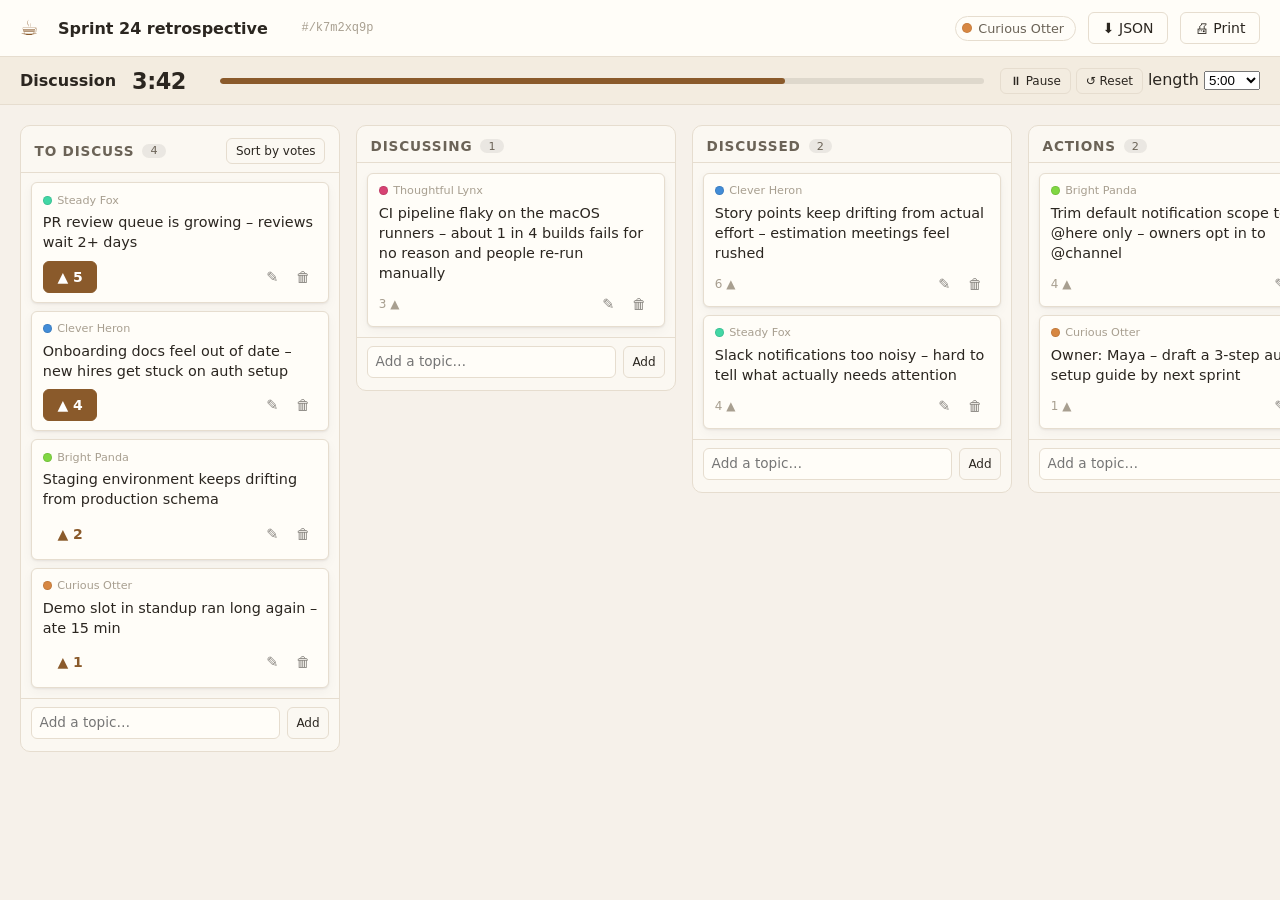
==== examples/demo-board.html @ 283a3532 "Make deployment portable and refresh sample assets Replace user-specific GitHub URLs in the README w" ====
<!doctype html>
<html lang="en">
<head>
  <meta charset="utf-8">
  <meta name="viewport" content="width=device-width, initial-scale=1">
  <title>Lean Coffee Board – demo screenshot</title>
  <!-- The real app's stylesheet, so the screenshot is pixel-identical. -->
  <link rel="stylesheet" href="../css/style.css">
  <style>
    /* Screenshot-only: fix the viewport so the 4-column board sits flat
       without horizontal scroll, and disable the sticky topbar. */
    html, body { background: var(--bg); }
    .topbar { position: static; }
    .board { overflow: visible; }
  </style>
</head>
<body>
  <!-- Mirrors board.js renderShell() -->
  <header class="topbar">
    <div class="topbar__left">
      <a href="#/" class="topbar__logo">☕</a>
      <input id="board-title" class="topbar__title" type="text"
             value="Sprint 24 retrospective">
      <span class="topbar__slug">#/k7m2xq9p</span>
    </div>
    <div class="topbar__right">
      <span class="identity-badge" id="identity-badge"
            title="You are Curious Otter · 1 vote left">
        <span class="identity-badge__dot" style="background:hsl(28, 65%, 55%)"></span>
        <span>Curious Otter</span>
      </span>
      <button id="export-json-btn" class="btn btn--ghost" title="Download board as JSON">⬇ JSON</button>
      <button id="export-print-btn" class="btn btn--ghost" title="Print or save as PDF">🖨 Print</button>
    </div>
  </header>

  <!-- Mirrors timer.js render(): running, 5:00 length, ~3:42 remaining, not low yet. -->
  <div id="timer-bar">
    <div class="timer">
      <span class="timer__label">Discussion</span>
      <span class="timer__time">3:42</span>
      <div class="timer__progress"><span style="width:74%"></span></div>
      <div class="timer__buttons">
        <button class="btn btn--ghost btn--sm" data-timer="pause">⏸ Pause</button>
        <button class="btn btn--ghost btn--sm" data-timer="reset">↺ Reset</button>
        <label class="timer__duration">
          length
          <select data-timer-duration>
            <option value="120">2:00</option>
            <option value="180">3:00</option>
            <option value="300" selected>5:00</option>
            <option value="480">8:00</option>
            <option value="600">10:00</option>
            <option value="900">15:00</option>
          </select>
        </label>
      </div>
    </div>
  </div>

  <!-- Mirrors board.js renderBoard(): four columns with cards in a realistic
       mid-retro state. Authors use the same dot/name markup as renderCard(). -->
  <main id="board" class="board">

    <section class="column" data-column="to_discuss">
      <header class="column__head">
        <h2>To Discuss</h2>
        <span class="column__count">4</span>
        <button class="btn btn--ghost btn--sm" data-sort-votes>Sort by votes</button>
      </header>
      <div class="column__cards" data-dropzone="to_discuss">

        <article class="card" draggable="true">
          <div class="card__author">
            <span class="card__dot" style="background:hsl(160, 65%, 55%)"></span>
            <span class="card__author-name">Steady Fox</span>
          </div>
          <div class="card__content">PR review queue is growing – reviews wait 2+ days</div>
          <div class="card__footer">
            <button class="btn btn--vote is-voted" title="Vote for this topic">▲ <span class="card__votes">5</span></button>
            <div class="card__actions">
              <button class="btn btn--icon" title="Edit">✎</button>
              <button class="btn btn--icon" title="Delete">🗑</button>
            </div>
          </div>
        </article>

        <article class="card" draggable="true">
          <div class="card__author">
            <span class="card__dot" style="background:hsl(210, 65%, 55%)"></span>
            <span class="card__author-name">Clever Heron</span>
          </div>
          <div class="card__content">Onboarding docs feel out of date – new hires get stuck on auth setup</div>
          <div class="card__footer">
            <button class="btn btn--vote is-voted" title="Vote for this topic">▲ <span class="card__votes">4</span></button>
            <div class="card__actions">
              <button class="btn btn--icon" title="Edit">✎</button>
              <button class="btn btn--icon" title="Delete">🗑</button>
            </div>
          </div>
        </article>

        <article class="card" draggable="true">
          <div class="card__author">
            <span class="card__dot" style="background:hsl(95, 65%, 55%)"></span>
            <span class="card__author-name">Bright Panda</span>
          </div>
          <div class="card__content">Staging environment keeps drifting from production schema</div>
          <div class="card__footer">
            <button class="btn btn--vote" title="Vote for this topic">▲ <span class="card__votes">2</span></button>
            <div class="card__actions">
              <button class="btn btn--icon" title="Edit">✎</button>
              <button class="btn btn--icon" title="Delete">🗑</button>
            </div>
          </div>
        </article>

        <article class="card" draggable="true">
          <div class="card__author">
            <span class="card__dot" style="background:hsl(28, 65%, 55%)"></span>
            <span class="card__author-name">Curious Otter</span>
          </div>
          <div class="card__content">Demo slot in standup ran long again – ate 15 min</div>
          <div class="card__footer">
            <button class="btn btn--vote" title="Vote for this topic">▲ <span class="card__votes">1</span></button>
            <div class="card__actions">
              <button class="btn btn--icon" title="Edit">✎</button>
              <button class="btn btn--icon" title="Delete">🗑</button>
            </div>
          </div>
        </article>

      </div>
      <form class="column__add" data-add-form="to_discuss" onsubmit="return false">
        <textarea data-add-input="to_discuss" placeholder="Add a topic…" rows="1"></textarea>
        <button type="submit" class="btn btn--ghost btn--sm">Add</button>
      </form>
    </section>

    <section class="column" data-column="discussing">
      <header class="column__head">
        <h2>Discussing</h2>
        <span class="column__count">1</span>
      </header>
      <div class="column__cards" data-dropzone="discussing">

        <article class="card" draggable="true">
          <div class="card__author">
            <span class="card__dot" style="background:hsl(340, 65%, 55%)"></span>
            <span class="card__author-name">Thoughtful Lynx</span>
          </div>
          <div class="card__content">CI pipeline flaky on the macOS runners – about 1 in 4 builds fails for no reason and people re-run manually</div>
          <div class="card__footer">
            <span class="card__votes-static">3 ▲</span>
            <div class="card__actions">
              <button class="btn btn--icon" title="Edit">✎</button>
              <button class="btn btn--icon" title="Delete">🗑</button>
            </div>
          </div>
        </article>

      </div>
      <form class="column__add" data-add-form="discussing" onsubmit="return false">
        <textarea data-add-input="discussing" placeholder="Add a topic…" rows="1"></textarea>
        <button type="submit" class="btn btn--ghost btn--sm">Add</button>
      </form>
    </section>

    <section class="column" data-column="discussed">
      <header class="column__head">
        <h2>Discussed</h2>
        <span class="column__count">2</span>
      </header>
      <div class="column__cards" data-dropzone="discussed">

        <article class="card" draggable="true">
          <div class="card__author">
            <span class="card__dot" style="background:hsl(210, 65%, 55%)"></span>
            <span class="card__author-name">Clever Heron</span>
          </div>
          <div class="card__content">Story points keep drifting from actual effort – estimation meetings feel rushed</div>
          <div class="card__footer">
            <span class="card__votes-static">6 ▲</span>
            <div class="card__actions">
              <button class="btn btn--icon" title="Edit">✎</button>
              <button class="btn btn--icon" title="Delete">🗑</button>
            </div>
          </div>
        </article>

        <article class="card" draggable="true">
          <div class="card__author">
            <span class="card__dot" style="background:hsl(160, 65%, 55%)"></span>
            <span class="card__author-name">Steady Fox</span>
          </div>
          <div class="card__content">Slack notifications too noisy – hard to tell what actually needs attention</div>
          <div class="card__footer">
            <span class="card__votes-static">4 ▲</span>
            <div class="card__actions">
              <button class="btn btn--icon" title="Edit">✎</button>
              <button class="btn btn--icon" title="Delete">🗑</button>
            </div>
          </div>
        </article>

      </div>
      <form class="column__add" data-add-form="discussed" onsubmit="return false">
        <textarea data-add-input="discussed" placeholder="Add a topic…" rows="1"></textarea>
        <button type="submit" class="btn btn--ghost btn--sm">Add</button>
      </form>
    </section>

    <section class="column" data-column="actions">
      <header class="column__head">
        <h2>Actions</h2>
        <span class="column__count">2</span>
      </header>
      <div class="column__cards" data-dropzone="actions">

        <article class="card" draggable="true">
          <div class="card__author">
            <span class="card__dot" style="background:hsl(95, 65%, 55%)"></span>
            <span class="card__author-name">Bright Panda</span>
          </div>
          <div class="card__content">Trim default notification scope to @here only – owners opt in to @channel</div>
          <div class="card__footer">
            <span class="card__votes-static">4 ▲</span>
            <div class="card__actions">
              <button class="btn btn--icon" title="Edit">✎</button>
              <button class="btn btn--icon" title="Delete">🗑</button>
            </div>
          </div>
        </article>

        <article class="card" draggable="true">
          <div class="card__author">
            <span class="card__dot" style="background:hsl(28, 65%, 55%)"></span>
            <span class="card__author-name">Curious Otter</span>
          </div>
          <div class="card__content">Owner: Maya – draft a 3-step auth setup guide by next sprint</div>
          <div class="card__footer">
            <span class="card__votes-static">1 ▲</span>
            <div class="card__actions">
              <button class="btn btn--icon" title="Edit">✎</button>
              <button class="btn btn--icon" title="Delete">🗑</button>
            </div>
          </div>
        </article>

      </div>
      <form class="column__add" data-add-form="actions" onsubmit="return false">
        <textarea data-add-input="actions" placeholder="Add a topic…" rows="1"></textarea>
        <button type="submit" class="btn btn--ghost btn--sm">Add</button>
      </form>
    </section>

  </main>
</body>
</html>
---- css/style.css ----
/* Lean Coffee Board – styles
   Calm, café-inspired palette. No external fonts or assets. */

:root {
  --bg:            #f6f1ea;   /* warm paper */
  --bg-elev:       #fffdf8;   /* card surface */
  --ink:           #2b2620;   /* near-black, warm */
  --ink-soft:      #6b6357;
  --ink-faint:     #a89f90;
  --line:          #e6ddcf;
  --accent:        #8a5a2b;   /* coffee bean */
  --accent-soft:   #c8a47a;
  --danger:        #b5483a;
  --good:          #4a7c4a;
  --shadow:        0 1px 2px rgba(43, 38, 32, .08), 0 4px 12px rgba(43, 38, 32, .04);
  --shadow-drag:   0 8px 24px rgba(43, 38, 32, .22);
  --radius:        10px;
  --radius-sm:     6px;
  --col-w:         min(320px, 25vw);
  --font:          system-ui, -apple-system, "Segoe UI", Roboto, Helvetica, Arial, sans-serif;
}

* { box-sizing: border-box; }

html, body {
  margin: 0;
  padding: 0;
  font-family: var(--font);
  color: var(--ink);
  background: var(--bg);
  -webkit-font-smoothing: antialiased;
}

a { color: var(--accent); text-decoration: none; }
a:hover { text-decoration: underline; }

/* ── Buttons ──────────────────────────────────────────────────────── */
.btn {
  font: inherit;
  font-size: .875rem;
  padding: .45rem .85rem;
  border-radius: var(--radius-sm);
  border: 1px solid var(--line);
  background: var(--bg-elev);
  color: var(--ink);
  cursor: pointer;
  transition: background .15s, border-color .15s, transform .05s;
  white-space: nowrap;
}
.btn:hover { background: #f1ead9; }
.btn:active { transform: translateY(1px); }
.btn--primary { background: var(--accent); color: #fff; border-color: var(--accent); }
.btn--primary:hover { background: #74481f; }
.btn--ghost { background: transparent; }
.btn--ghost:hover { background: rgba(138, 90, 43, .08); }
.btn--lg { font-size: 1.05rem; padding: .7rem 1.4rem; }
.btn--sm { font-size: .75rem; padding: .3rem .55rem; }
.btn--icon {
  padding: .25rem .4rem;
  background: transparent;
  border-color: transparent;
  font-size: .9rem;
  opacity: .55;
}
.btn--icon:hover { background: rgba(43, 38, 32, .06); opacity: 1; }
.btn--vote {
  font-weight: 600;
  color: var(--accent);
  background: transparent;
  border-color: transparent;
}
.btn--vote:hover { background: rgba(138, 90, 43, .1); }
.btn--vote.is-voted {
  color: #fff;
  background: var(--accent);
  border-color: var(--accent);
}

/* ── Landing ──────────────────────────────────────────────────────── */
.landing {
  max-width: 960px;
  margin: 0 auto;
  padding: 2rem 1.5rem 4rem;
}
.landing__header {
  display: flex;
  justify-content: space-between;
  align-items: center;
  padding-bottom: 1.5rem;
  border-bottom: 1px solid var(--line);
}
.landing__logo { font-size: 1.15rem; font-weight: 600; }
.landing__hero {
  text-align: center;
  padding: 4rem 1rem 3rem;
}
.landing__hero h1 {
  font-size: clamp(1.6rem, 4vw, 2.4rem);
  margin: 0 0 .75rem;
  letter-spacing: -.02em;
}
.landing__hero p {
  color: var(--ink-soft);
  max-width: 36rem;
  margin: 0 auto 2rem;
  font-size: 1.05rem;
  line-height: 1.5;
}
.landing__hint { margin-top: 1.5rem; color: var(--ink-faint); font-size: .85rem; }
.landing__hint code {
  background: var(--bg-elev);
  border: 1px solid var(--line);
  border-radius: 4px;
  padding: .1rem .35rem;
}
.muted { color: var(--ink-faint); }
.landing__columns {
  display: grid;
  grid-template-columns: repeat(auto-fit, minmax(180px, 1fr));
  gap: 1rem;
  margin-top: 2rem;
}
.landing__col {
  background: var(--bg-elev);
  border: 1px solid var(--line);
  border-radius: var(--radius);
  padding: 1.25rem;
  text-align: left;
}
.landing__col h3 { margin: 0 0 .35rem; font-size: 1rem; }
.landing__col p { margin: 0; color: var(--ink-soft); font-size: .85rem; }

/* ── Identity badge ───────────────────────────────────────────────── */
.identity-badge {
  display: inline-flex;
  align-items: center;
  gap: .4rem;
  font-size: .8rem;
  color: var(--ink-soft);
  background: var(--bg-elev);
  border: 1px solid var(--line);
  border-radius: 999px;
  padding: .25rem .7rem .25rem .35rem;
  cursor: default;
}
.identity-badge__dot {
  width: .65rem; height: .65rem;
  border-radius: 50%;
  display: inline-block;
  border: 1px solid rgba(0,0,0,.08);
}

/* ── Top bar ──────────────────────────────────────────────────────── */
.topbar {
  display: flex;
  justify-content: space-between;
  align-items: center;
  gap: 1rem;
  padding: .75rem 1.25rem;
  background: var(--bg-elev);
  border-bottom: 1px solid var(--line);
  position: sticky;
  top: 0;
  z-index: 20;
  flex-wrap: wrap;
}
.topbar__left, .topbar__right {
  display: flex;
  align-items: center;
  gap: .75rem;
  min-width: 0;
}
.topbar__logo { font-size: 1.3rem; text-decoration: none; }
.topbar__title {
  font: inherit;
  font-weight: 600;
  font-size: 1rem;
  border: 1px solid transparent;
  background: transparent;
  padding: .25rem .4rem;
  border-radius: var(--radius-sm);
  color: var(--ink);
  min-width: 8rem;
  max-width: 22rem;
}
.topbar__title:hover { border-color: var(--line); background: var(--bg); }
.topbar__title:focus { border-color: var(--accent-soft); background: var(--bg); outline: none; }
.topbar__slug {
  font-family: ui-monospace, SFMono-Regular, Menlo, monospace;
  font-size: .75rem;
  color: var(--ink-faint);
  user-select: all;
}

/* ── Timer bar ────────────────────────────────────────────────────── */
#timer-bar:empty { display: none; }
.timer {
  display: flex;
  align-items: center;
  gap: 1rem;
  padding: .65rem 1.25rem;
  background: #f3ece0;
  border-bottom: 1px solid var(--line);
  font-variant-numeric: tabular-nums;
}
.timer__label { font-weight: 600; }
.timer__time {
  font-size: 1.4rem;
  font-weight: 600;
  letter-spacing: -.02em;
  min-width: 4.5rem;
}
.timer__time.is-low { color: var(--danger); }
.timer__progress {
  flex: 1;
  height: 6px;
  background: rgba(43, 38, 32, .1);
  border-radius: 999px;
  overflow: hidden;
}
.timer__progress > span {
  display: block;
  height: 100%;
  background: var(--accent);
  border-radius: 999px;
  transition: width .3s linear;
}
.timer.is-paused .timer__progress > span { background: var(--ink-faint); }

/* ── Board layout ─────────────────────────────────────────────────── */
.board {
  display: grid;
  grid-template-columns: repeat(4, var(--col-w));
  gap: 1rem;
  padding: 1.25rem;
  align-items: start;
  overflow-x: auto;
}
.column {
  background: rgba(255, 253, 248, .6);
  border: 1px solid var(--line);
  border-radius: var(--radius);
  display: flex;
  flex-direction: column;
  min-height: 12rem;
}
.column__head {
  display: flex;
  align-items: center;
  gap: .5rem;
  padding: .75rem .85rem .5rem;
  border-bottom: 1px solid var(--line);
  flex-wrap: wrap;
}
.column__head h2 {
  margin: 0;
  font-size: .85rem;
  text-transform: uppercase;
  letter-spacing: .06em;
  color: var(--ink-soft);
}
.column__count {
  font-size: .7rem;
  background: rgba(43, 38, 32, .08);
  color: var(--ink-soft);
  border-radius: 999px;
  padding: .05rem .5rem;
}
.column__head .btn { margin-left: auto; }

.column__cards {
  flex: 1;
  padding: .6rem;
  display: flex;
  flex-direction: column;
  gap: .5rem;
  min-height: 4rem;
  border-radius: var(--radius-sm);
  transition: background .12s, outline .12s;
  outline: 2px dashed transparent;
  outline-offset: -2px;
}
.column__cards.is-drop-over {
  background: rgba(138, 90, 43, .08);
  outline-color: var(--accent-soft);
}

.column__add {
  display: flex;
  gap: .4rem;
  padding: .5rem .6rem .75rem;
  border-top: 1px solid var(--line);
}
.column__add textarea {
  flex: 1;
  font: inherit;
  font-size: .85rem;
  resize: none;
  border: 1px solid var(--line);
  border-radius: var(--radius-sm);
  padding: .4rem .5rem;
  background: var(--bg-elev);
  color: var(--ink);
  min-height: 2rem;
  max-height: 6rem;
}
.column__add textarea:focus { outline: none; border-color: var(--accent-soft); }

/* ── Cards ────────────────────────────────────────────────────────── */
.card {
  background: var(--bg-elev);
  border: 1px solid var(--line);
  border-radius: var(--radius-sm);
  padding: .65rem .7rem .55rem;
  box-shadow: var(--shadow);
  cursor: grab;
  transition: box-shadow .12s, transform .05s, opacity .12s;
}
.card:hover { border-color: var(--accent-soft); }
.card:active { cursor: grabbing; }
.card.is-dragging { opacity: .4; }
.card.is-drop-above { box-shadow: 0 -3px 0 var(--accent); }
.card.is-drop-below { box-shadow: 0 3px 0 var(--accent); }
.card--pending { opacity: .55; font-style: italic; }

.card__author {
  display: flex;
  align-items: center;
  gap: .35rem;
  font-size: .7rem;
  color: var(--ink-faint);
  margin-bottom: .35rem;
}
.card__dot {
  width: .55rem; height: .55rem;
  border-radius: 50%;
  display: inline-block;
  border: 1px solid rgba(0,0,0,.1);
}
.card__content {
  font-size: .9rem;
  line-height: 1.4;
  white-space: pre-wrap;
  word-wrap: break-word;
  overflow-wrap: anywhere;
}
.card__edit {
  width: 100%;
  font: inherit;
  font-size: .9rem;
  line-height: 1.4;
  border: 1px solid var(--accent-soft);
  border-radius: var(--radius-sm);
  padding: .35rem .4rem;
  background: var(--bg-elev);
  color: var(--ink);
  resize: none;
  min-height: 2.5rem;
}
.card__edit:focus { outline: none; }

.card__footer {
  display: flex;
  justify-content: space-between;
  align-items: center;
  margin-top: .5rem;
  gap: .4rem;
}
.card__votes-static { font-size: .75rem; color: var(--ink-faint); }
.card__votes { font-variant-numeric: tabular-nums; }
.card__actions { display: flex; gap: .15rem; margin-left: auto; }

/* ── Flash error ──────────────────────────────────────────────────── */
.flash-error {
  position: fixed;
  bottom: 1rem;
  left: 50%;
  transform: translateX(-50%) translateY(1rem);
  background: var(--danger);
  color: #fff;
  padding: .6rem 1rem;
  border-radius: var(--radius-sm);
  font-size: .85rem;
  box-shadow: var(--shadow-drag);
  opacity: 0;
  pointer-events: none;
  transition: opacity .2s, transform .2s;
  z-index: 100;
  max-width: 90vw;
}
.flash-error.is-visible {
  opacity: 1;
  transform: translateX(-50%) translateY(0);
}

/* ── Responsive ───────────────────────────────────────────────────── */
@media (max-width: 900px) {
  :root { --col-w: min(85vw, 360px); }
  .topbar__slug { display: none; }
}
@media (max-width: 560px) {
  .topbar { padding: .6rem .75rem; }
  .board { padding: .75rem; }
  .topbar__right .btn--ghost { padding: .35rem .5rem; }
}

/* ── Print ────────────────────────────────────────────────────────── */
@media print {
  .topbar, .column__add, .card__actions, .btn { display: none !important; }
  .board { grid-template-columns: 1fr 1fr; gap: .5rem; }
  .column { break-inside: avoid; }
  .card { box-shadow: none; border: 1px solid #ccc; }
  body { background: #fff; }
}
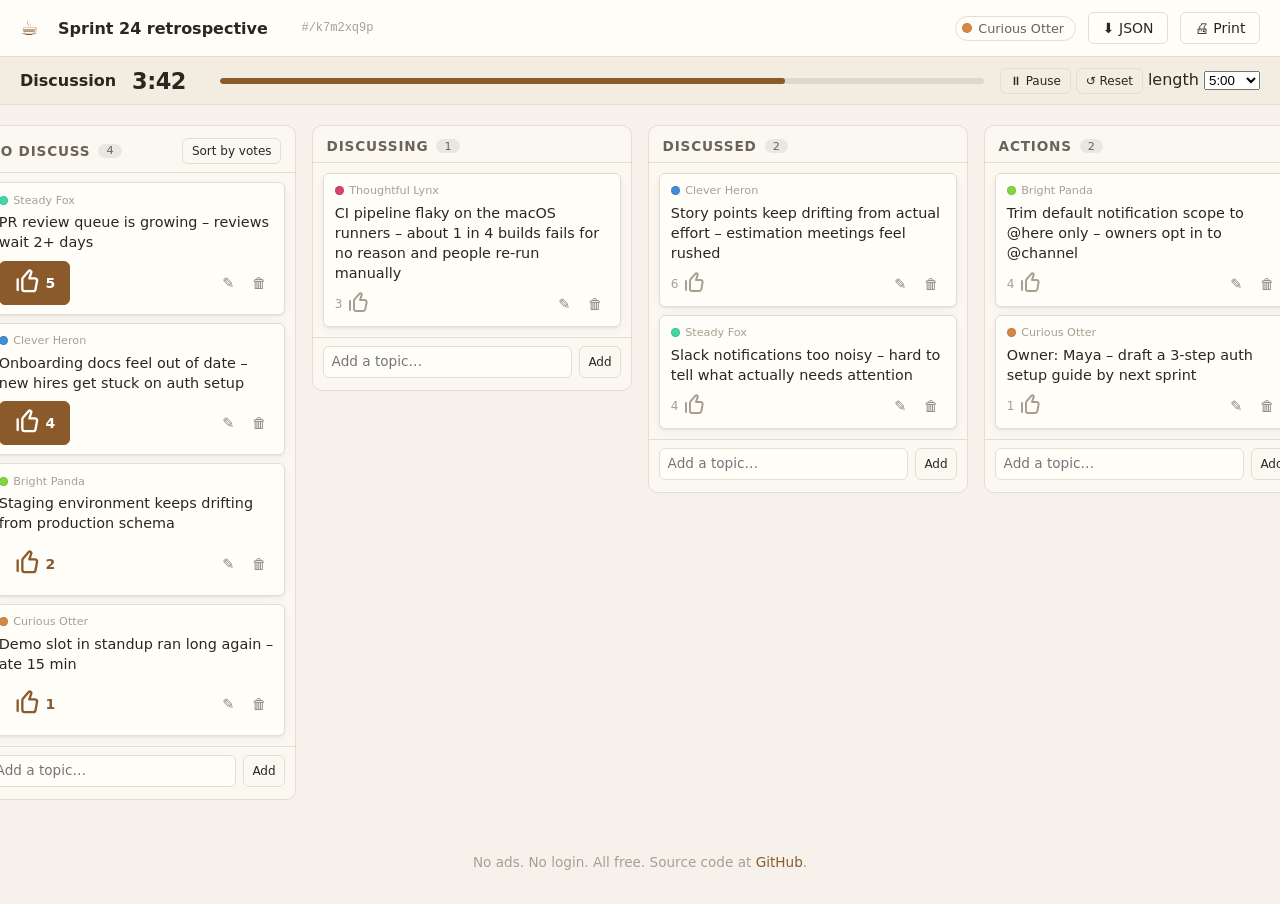
==== commit 62c5e760: "Replace vote glyph with thumb SVG icon; switch screenshot to webp - examples/demo-board.html: swap t" ====
--- a/examples/demo-board.html
+++ b/examples/demo-board.html
@@ -1,5 +1,6 @@
 <!doctype html>
 <html lang="en">
+
 <head>
   <meta charset="utf-8">
   <meta name="viewport" content="width=device-width, initial-scale=1">
@@ -9,23 +10,31 @@
   <style>
     /* Screenshot-only: fix the viewport so the 4-column board sits flat
        without horizontal scroll, and disable the sticky topbar. */
-    html, body { background: var(--bg); }
-    .topbar { position: static; }
-    .board { overflow: visible; }
+    html,
+    body {
+      background: var(--bg);
+    }
+
+    .topbar {
+      position: static;
+    }
+
+    .board {
+      overflow: visible;
+    }
   </style>
 </head>
+
 <body>
   <!-- Mirrors board.js renderShell() -->
   <header class="topbar">
     <div class="topbar__left">
       <a href="#/" class="topbar__logo">☕</a>
-      <input id="board-title" class="topbar__title" type="text"
-             value="Sprint 24 retrospective">
+      <input id="board-title" class="topbar__title" type="text" value="Sprint 24 retrospective">
       <span class="topbar__slug">#/k7m2xq9p</span>
     </div>
     <div class="topbar__right">
-      <span class="identity-badge" id="identity-badge"
-            title="You are Curious Otter · 1 vote left">
+      <span class="identity-badge" id="identity-badge" title="You are Curious Otter · 1 vote left">
         <span class="identity-badge__dot" style="background:hsl(28, 65%, 55%)"></span>
         <span>Curious Otter</span>
       </span>
@@ -77,7 +86,10 @@
           </div>
           <div class="card__content">PR review queue is growing – reviews wait 2+ days</div>
           <div class="card__footer">
-            <button class="btn btn--vote is-voted" title="Vote for this topic">▲ <span class="card__votes">5</span></button>
+            <button class="btn btn--vote is-voted" title="Vote for this topic"><svg class="icon icon--thumb" fill="none" stroke="currentColor" stroke-linecap="round" stroke-linejoin="round" stroke-width="2" viewBox="0 0 24 24" aria-hidden="true">
+                <path d="m8 8.73984815c0-.47742254.17078432-.93909653.4814868-1.30158274l4.7909063-5.58939072c.4276196-.49888947 1.1399001-.64272811 1.7276069-.34887469.5737957.28689785.849314.95205792.6464466 1.56066017l-1.6464466 4.93933983h4.6035746c.1199832 0 .239723.01079693.3577708.03226018 1.0867527.1975914 1.8075604 1.238758 1.609969 2.32551072l-1.2727273 7c-.1729057.9509814-1.0011675 1.6422291-1.9677398 1.6422291h-7.3308473c-1.1045695 0-2-.8954305-2-2z"></path>
+                <path d="m4 18v-9"></path>
+              </svg> <span class="card__votes">5</span></button>
             <div class="card__actions">
               <button class="btn btn--icon" title="Edit">✎</button>
               <button class="btn btn--icon" title="Delete">🗑</button>
@@ -92,7 +104,10 @@
           </div>
           <div class="card__content">Onboarding docs feel out of date – new hires get stuck on auth setup</div>
           <div class="card__footer">
-            <button class="btn btn--vote is-voted" title="Vote for this topic">▲ <span class="card__votes">4</span></button>
+            <button class="btn btn--vote is-voted" title="Vote for this topic"><svg class="icon icon--thumb" fill="none" stroke="currentColor" stroke-linecap="round" stroke-linejoin="round" stroke-width="2" viewBox="0 0 24 24" aria-hidden="true">
+                <path d="m8 8.73984815c0-.47742254.17078432-.93909653.4814868-1.30158274l4.7909063-5.58939072c.4276196-.49888947 1.1399001-.64272811 1.7276069-.34887469.5737957.28689785.849314.95205792.6464466 1.56066017l-1.6464466 4.93933983h4.6035746c.1199832 0 .239723.01079693.3577708.03226018 1.0867527.1975914 1.8075604 1.238758 1.609969 2.32551072l-1.2727273 7c-.1729057.9509814-1.0011675 1.6422291-1.9677398 1.6422291h-7.3308473c-1.1045695 0-2-.8954305-2-2z"></path>
+                <path d="m4 18v-9"></path>
+              </svg> <span class="card__votes">4</span></button>
             <div class="card__actions">
               <button class="btn btn--icon" title="Edit">✎</button>
               <button class="btn btn--icon" title="Delete">🗑</button>
@@ -107,7 +122,10 @@
           </div>
           <div class="card__content">Staging environment keeps drifting from production schema</div>
           <div class="card__footer">
-            <button class="btn btn--vote" title="Vote for this topic">▲ <span class="card__votes">2</span></button>
+            <button class="btn btn--vote" title="Vote for this topic"><svg class="icon icon--thumb" fill="none" stroke="currentColor" stroke-linecap="round" stroke-linejoin="round" stroke-width="2" viewBox="0 0 24 24" aria-hidden="true">
+                <path d="m8 8.73984815c0-.47742254.17078432-.93909653.4814868-1.30158274l4.7909063-5.58939072c.4276196-.49888947 1.1399001-.64272811 1.7276069-.34887469.5737957.28689785.849314.95205792.6464466 1.56066017l-1.6464466 4.93933983h4.6035746c.1199832 0 .239723.01079693.3577708.03226018 1.0867527.1975914 1.8075604 1.238758 1.609969 2.32551072l-1.2727273 7c-.1729057.9509814-1.0011675 1.6422291-1.9677398 1.6422291h-7.3308473c-1.1045695 0-2-.8954305-2-2z"></path>
+                <path d="m4 18v-9"></path>
+              </svg> <span class="card__votes">2</span></button>
             <div class="card__actions">
               <button class="btn btn--icon" title="Edit">✎</button>
               <button class="btn btn--icon" title="Delete">🗑</button>
@@ -122,7 +140,10 @@
           </div>
           <div class="card__content">Demo slot in standup ran long again – ate 15 min</div>
           <div class="card__footer">
-            <button class="btn btn--vote" title="Vote for this topic">▲ <span class="card__votes">1</span></button>
+            <button class="btn btn--vote" title="Vote for this topic"><svg class="icon icon--thumb" fill="none" stroke="currentColor" stroke-linecap="round" stroke-linejoin="round" stroke-width="2" viewBox="0 0 24 24" aria-hidden="true">
+                <path d="m8 8.73984815c0-.47742254.17078432-.93909653.4814868-1.30158274l4.7909063-5.58939072c.4276196-.49888947 1.1399001-.64272811 1.7276069-.34887469.5737957.28689785.849314.95205792.6464466 1.56066017l-1.6464466 4.93933983h4.6035746c.1199832 0 .239723.01079693.3577708.03226018 1.0867527.1975914 1.8075604 1.238758 1.609969 2.32551072l-1.2727273 7c-.1729057.9509814-1.0011675 1.6422291-1.9677398 1.6422291h-7.3308473c-1.1045695 0-2-.8954305-2-2z"></path>
+                <path d="m4 18v-9"></path>
+              </svg> <span class="card__votes">1</span></button>
             <div class="card__actions">
               <button class="btn btn--icon" title="Edit">✎</button>
               <button class="btn btn--icon" title="Delete">🗑</button>
@@ -151,7 +172,10 @@
           </div>
           <div class="card__content">CI pipeline flaky on the macOS runners – about 1 in 4 builds fails for no reason and people re-run manually</div>
           <div class="card__footer">
-            <span class="card__votes-static">3 ▲</span>
+            <span class="card__votes-static">3 <svg class="icon icon--thumb" fill="none" stroke="currentColor" stroke-linecap="round" stroke-linejoin="round" stroke-width="2" viewBox="0 0 24 24" aria-hidden="true">
+                <path d="m8 8.73984815c0-.47742254.17078432-.93909653.4814868-1.30158274l4.7909063-5.58939072c.4276196-.49888947 1.1399001-.64272811 1.7276069-.34887469.5737957.28689785.849314.95205792.6464466 1.56066017l-1.6464466 4.93933983h4.6035746c.1199832 0 .239723.01079693.3577708.03226018 1.0867527.1975914 1.8075604 1.238758 1.609969 2.32551072l-1.2727273 7c-.1729057.9509814-1.0011675 1.6422291-1.9677398 1.6422291h-7.3308473c-1.1045695 0-2-.8954305-2-2z"></path>
+                <path d="m4 18v-9"></path>
+              </svg></span>
             <div class="card__actions">
               <button class="btn btn--icon" title="Edit">✎</button>
               <button class="btn btn--icon" title="Delete">🗑</button>
@@ -180,7 +204,10 @@
           </div>
           <div class="card__content">Story points keep drifting from actual effort – estimation meetings feel rushed</div>
           <div class="card__footer">
-            <span class="card__votes-static">6 ▲</span>
+            <span class="card__votes-static">6 <svg class="icon icon--thumb" fill="none" stroke="currentColor" stroke-linecap="round" stroke-linejoin="round" stroke-width="2" viewBox="0 0 24 24" aria-hidden="true">
+                <path d="m8 8.73984815c0-.47742254.17078432-.93909653.4814868-1.30158274l4.7909063-5.58939072c.4276196-.49888947 1.1399001-.64272811 1.7276069-.34887469.5737957.28689785.849314.95205792.6464466 1.56066017l-1.6464466 4.93933983h4.6035746c.1199832 0 .239723.01079693.3577708.03226018 1.0867527.1975914 1.8075604 1.238758 1.609969 2.32551072l-1.2727273 7c-.1729057.9509814-1.0011675 1.6422291-1.9677398 1.6422291h-7.3308473c-1.1045695 0-2-.8954305-2-2z"></path>
+                <path d="m4 18v-9"></path>
+              </svg></span>
             <div class="card__actions">
               <button class="btn btn--icon" title="Edit">✎</button>
               <button class="btn btn--icon" title="Delete">🗑</button>
@@ -195,7 +222,10 @@
           </div>
           <div class="card__content">Slack notifications too noisy – hard to tell what actually needs attention</div>
           <div class="card__footer">
-            <span class="card__votes-static">4 ▲</span>
+            <span class="card__votes-static">4 <svg class="icon icon--thumb" fill="none" stroke="currentColor" stroke-linecap="round" stroke-linejoin="round" stroke-width="2" viewBox="0 0 24 24" aria-hidden="true">
+                <path d="m8 8.73984815c0-.47742254.17078432-.93909653.4814868-1.30158274l4.7909063-5.58939072c.4276196-.49888947 1.1399001-.64272811 1.7276069-.34887469.5737957.28689785.849314.95205792.6464466 1.56066017l-1.6464466 4.93933983h4.6035746c.1199832 0 .239723.01079693.3577708.03226018 1.0867527.1975914 1.8075604 1.238758 1.609969 2.32551072l-1.2727273 7c-.1729057.9509814-1.0011675 1.6422291-1.9677398 1.6422291h-7.3308473c-1.1045695 0-2-.8954305-2-2z"></path>
+                <path d="m4 18v-9"></path>
+              </svg></span>
             <div class="card__actions">
               <button class="btn btn--icon" title="Edit">✎</button>
               <button class="btn btn--icon" title="Delete">🗑</button>
@@ -224,7 +254,10 @@
           </div>
           <div class="card__content">Trim default notification scope to @here only – owners opt in to @channel</div>
           <div class="card__footer">
-            <span class="card__votes-static">4 ▲</span>
+            <span class="card__votes-static">4 <svg class="icon icon--thumb" fill="none" stroke="currentColor" stroke-linecap="round" stroke-linejoin="round" stroke-width="2" viewBox="0 0 24 24" aria-hidden="true">
+                <path d="m8 8.73984815c0-.47742254.17078432-.93909653.4814868-1.30158274l4.7909063-5.58939072c.4276196-.49888947 1.1399001-.64272811 1.7276069-.34887469.5737957.28689785.849314.95205792.6464466 1.56066017l-1.6464466 4.93933983h4.6035746c.1199832 0 .239723.01079693.3577708.03226018 1.0867527.1975914 1.8075604 1.238758 1.609969 2.32551072l-1.2727273 7c-.1729057.9509814-1.0011675 1.6422291-1.9677398 1.6422291h-7.3308473c-1.1045695 0-2-.8954305-2-2z"></path>
+                <path d="m4 18v-9"></path>
+              </svg></span>
             <div class="card__actions">
               <button class="btn btn--icon" title="Edit">✎</button>
               <button class="btn btn--icon" title="Delete">🗑</button>
@@ -239,7 +272,10 @@
           </div>
           <div class="card__content">Owner: Maya – draft a 3-step auth setup guide by next sprint</div>
           <div class="card__footer">
-            <span class="card__votes-static">1 ▲</span>
+            <span class="card__votes-static">1 <svg class="icon icon--thumb" fill="none" stroke="currentColor" stroke-linecap="round" stroke-linejoin="round" stroke-width="2" viewBox="0 0 24 24" aria-hidden="true">
+                <path d="m8 8.73984815c0-.47742254.17078432-.93909653.4814868-1.30158274l4.7909063-5.58939072c.4276196-.49888947 1.1399001-.64272811 1.7276069-.34887469.5737957.28689785.849314.95205792.6464466 1.56066017l-1.6464466 4.93933983h4.6035746c.1199832 0 .239723.01079693.3577708.03226018 1.0867527.1975914 1.8075604 1.238758 1.609969 2.32551072l-1.2727273 7c-.1729057.9509814-1.0011675 1.6422291-1.9677398 1.6422291h-7.3308473c-1.1045695 0-2-.8954305-2-2z"></path>
+                <path d="m4 18v-9"></path>
+              </svg></span>
             <div class="card__actions">
               <button class="btn btn--icon" title="Edit">✎</button>
               <button class="btn btn--icon" title="Delete">🗑</button>
@@ -255,5 +291,10 @@
     </section>
 
   </main>
+  <footer class="site-footer">
+    No ads. No login. All free. Source code at
+    <a href="https://github.com/pattespatte/lean-coffee-board">GitHub</a>.
+  </footer>
 </body>
-</html>
+
+</html>
--- a/css/style.css
+++ b/css/style.css
@@ -102,7 +102,7 @@
 .landing__hero p {
   color: var(--ink-soft);
   max-width: 36rem;
-  margin: 0 auto 2rem;
+  margin: 1.5rem auto;
   font-size: 1.05rem;
   line-height: 1.5;
 }
@@ -129,6 +129,18 @@
 }
 .landing__col h3 { margin: 0 0 .35rem; font-size: 1rem; }
 .landing__col p { margin: 0; color: var(--ink-soft); font-size: .85rem; }
+
+/* ── Site footer ─────────────────────────────────────────────────── */
+.site-footer {
+  max-width: 960px;
+  margin: 0 auto;
+  padding: 2rem 1.5rem;
+  text-align: center;
+  color: var(--ink-faint);
+  font-size: .85rem;
+  line-height: 1.5;
+}
+.site-footer a { color: var(--accent); }
 
 /* ── Identity badge ───────────────────────────────────────────────── */
 .identity-badge {
@@ -234,6 +246,7 @@
   gap: 1rem;
   padding: 1.25rem;
   align-items: start;
+  justify-content: center;
   overflow-x: auto;
 }
 .column {
@@ -366,9 +379,13 @@
   margin-top: .5rem;
   gap: .4rem;
 }
-.card__votes-static { font-size: .75rem; color: var(--ink-faint); }
+.card__votes-static { font-size: .75rem; color: var(--ink-faint); display: inline-flex; align-items: center; gap: .2rem; }
 .card__votes { font-variant-numeric: tabular-nums; }
 .card__actions { display: flex; gap: .15rem; margin-left: auto; }
+
+/* Vote icon: inherits color via currentColor, sizes to the surrounding text. */
+.icon--thumb { width: 2em; height: 2em; vertical-align: -0.125em; }
+.btn--vote { display: inline-flex; align-items: center; gap: .25rem; }
 
 /* ── Flash error ──────────────────────────────────────────────────── */
 .flash-error {
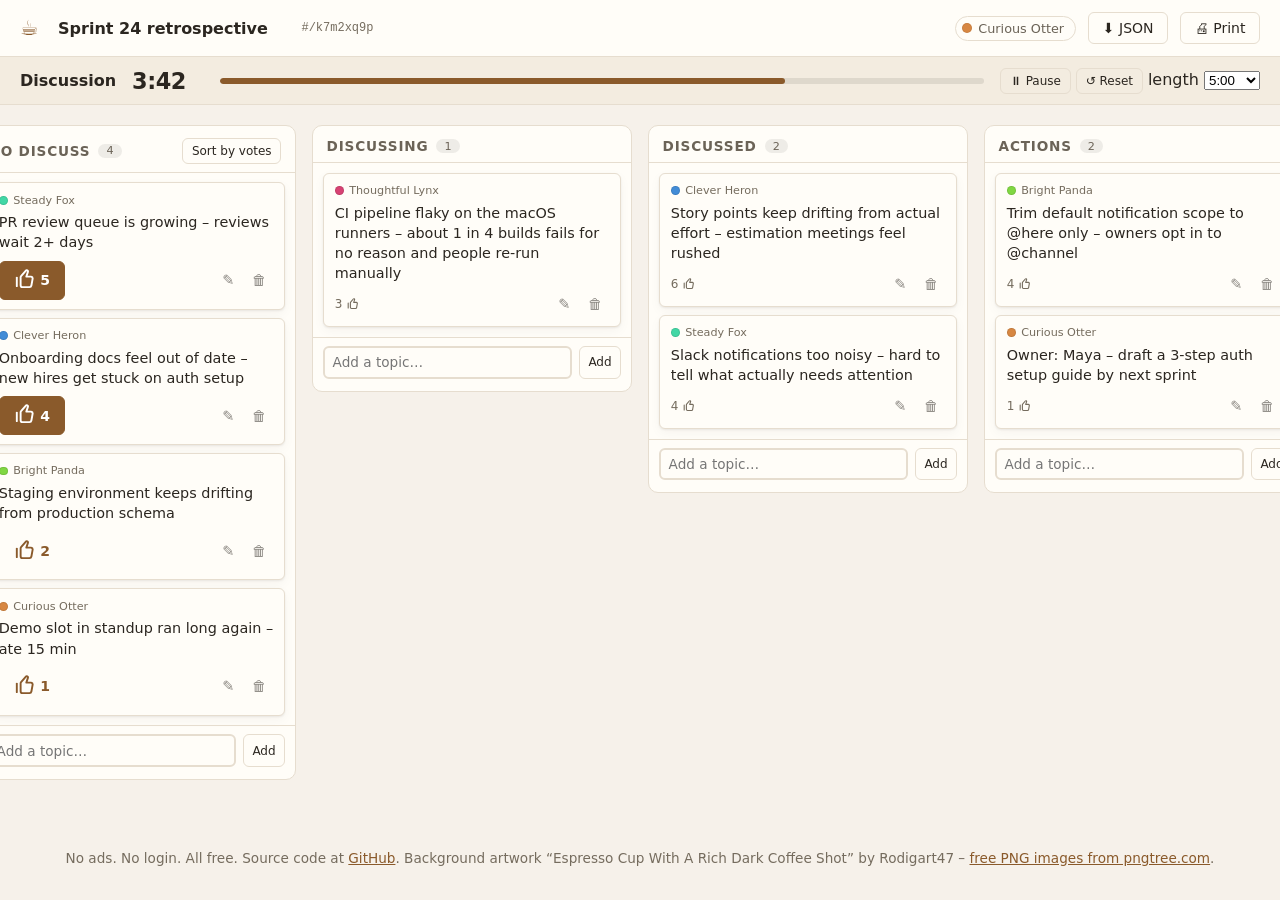
==== commit de4b3562: "ui: add dimmed espresso-cup background artwork Anchored bottom-right behind the app and washed with " ====
--- a/examples/demo-board.html
+++ b/examples/demo-board.html
@@ -294,6 +294,8 @@
   <footer class="site-footer">
     No ads. No login. All free. Source code at
     <a href="https://github.com/pattespatte/lean-coffee-board">GitHub</a>.
+    Background artwork “Espresso Cup With A Rich Dark Coffee Shot” by Rodigart47 –
+    <a href="https://pngtree.com/freepng/espresso-cup-with-a-rich-dark-coffee-shot_15473319.html">free PNG images from pngtree.com</a>.
   </footer>
 </body>
 
--- a/css/style.css
+++ b/css/style.css
@@ -6,7 +6,7 @@
   --bg-elev:       #fffdf8;   /* card surface */
   --ink:           #2b2620;   /* near-black, warm */
   --ink-soft:      #6b6357;
-  --ink-faint:     #a89f90;
+  --ink-faint:     #756c5e;   /* darkened from #a89f90 for WCAG AA 4.5:1 (4.60 on bg, 5.08 on bg-elev) */
   --line:          #e6ddcf;
   --accent:        #8a5a2b;   /* coffee bean */
   --accent-soft:   #c8a47a;
@@ -18,6 +18,7 @@
   --radius-sm:     6px;
   --col-w:         min(320px, 25vw);
   --font:          system-ui, -apple-system, "Segoe UI", Roboto, Helvetica, Arial, sans-serif;
+  --focus-ring:    0 0 0 2px var(--bg), 0 0 0 4px var(--accent);  /* 2px accent outline with bg gap; AA 2.4.13 */
 }
 
 * { box-sizing: border-box; }
@@ -27,12 +28,39 @@
   padding: 0;
   font-family: var(--font);
   color: var(--ink);
-  background: var(--bg);
   -webkit-font-smoothing: antialiased;
+}
+html { background: var(--bg); }   /* paper fallback while the artwork loads */
+
+/* Flex column so the footer always lands at the bottom of the viewport on short pages. */
+body {
+  display: flex;
+  flex-direction: column;
+  min-height: 100vh;
+  min-height: 100svh;
+}
+
+/* Dimmed espresso-cup artwork anchored bottom-right, fixed so it stays put on scroll.
+   The cut-out was flattened onto the paper color, so its JPEG blends into the page
+   background. All text sits on solid paper surfaces (.landing sheet, .site-footer
+   band, opaque columns), so the artwork never carries text directly.
+   Artwork: "Espresso Cup With A Rich Dark Coffee Shot" by Rodigart47, via pngtree.com
+   (see footer credit). */
+body::before {
+  content: "";
+  position: fixed;
+  inset: 0;
+  z-index: -1;
+  background:
+    linear-gradient(rgba(246, 241, 234, .75), rgba(246, 241, 234, .75)),
+    var(--bg) url("../assets/images/espresso-cup.jpg") right 6% bottom 12vh / auto min(60vh, 60vw) no-repeat;
 }
 
 a { color: var(--accent); text-decoration: none; }
 a:hover { text-decoration: underline; }
+
+/* Visible focus for any interactive element not explicitly styled (WCAG 2.4.7, 2.4.13). */
+:focus-visible { outline: 2px solid var(--accent); outline-offset: 2px; }
 
 /* ── Buttons ──────────────────────────────────────────────────────── */
 .btn {
@@ -77,10 +105,13 @@
 }
 
 /* ── Landing ──────────────────────────────────────────────────────── */
+/* Solid paper sheet over the background photo so all landing text keeps AA contrast. */
 .landing {
   max-width: 960px;
   margin: 0 auto;
   padding: 2rem 1.5rem 4rem;
+  background: var(--bg);
+  border-radius: var(--radius);
 }
 .landing__header {
   display: flex;
@@ -114,33 +145,61 @@
   padding: .1rem .35rem;
 }
 .muted { color: var(--ink-faint); }
+
+/* Visually hidden but available to screen readers (WCAG 4.1.2 / 1.3.1). */
+.visually-hidden {
+  position: absolute !important;
+  width: 1px; height: 1px;
+  padding: 0; margin: -1px;
+  overflow: hidden;
+  clip: rect(0 0 0 0);
+  clip-path: inset(50%);
+  white-space: nowrap;
+  border: 0;
+}
 .landing__columns {
   display: grid;
   grid-template-columns: repeat(auto-fit, minmax(180px, 1fr));
   gap: 1rem;
   margin-top: 2rem;
+  list-style: none;
+  padding: 0;
+  margin: 2rem 0 0;
 }
 .landing__col {
-  background: var(--bg-elev);
-  border: 1px solid var(--line);
-  border-radius: var(--radius);
-  padding: 1.25rem;
+  /* Flat legend treatment — not button-like (no elevated surface, border, or shadow). */
+  background: transparent;
+  border: 0;
+  border-top: 2px solid var(--accent);   /* AA 1.4.11: 5.22:1 on bg, passes 3:1 non-text */
+  border-radius: 0;
+  padding: .75rem 0 0;
   text-align: left;
 }
 .landing__col h3 { margin: 0 0 .35rem; font-size: 1rem; }
 .landing__col p { margin: 0; color: var(--ink-soft); font-size: .85rem; }
+.landing__how-title {
+  font-size: .8rem;
+  text-transform: uppercase;
+  letter-spacing: .06em;
+  color: var(--ink-soft);
+  margin: 0 0 .5rem;
+  font-weight: 600;
+}
 
 /* ── Site footer ─────────────────────────────────────────────────── */
+/* Full-width paper band: keeps footer text (incl. artwork credit) readable, pinned to
+   the page bottom via the body flex column. */
 .site-footer {
-  max-width: 960px;
-  margin: 0 auto;
+  max-width: none;
+  margin: auto 0 0;   /* top margin auto pushes it to the bottom; sides stay 0 */
   padding: 2rem 1.5rem;
   text-align: center;
+  background: var(--bg);
   color: var(--ink-faint);
   font-size: .85rem;
   line-height: 1.5;
 }
-.site-footer a { color: var(--accent); }
+.site-footer a { color: var(--accent); text-decoration: underline; }
 
 /* ── Identity badge ───────────────────────────────────────────────── */
 .identity-badge {
@@ -196,7 +255,7 @@
   max-width: 22rem;
 }
 .topbar__title:hover { border-color: var(--line); background: var(--bg); }
-.topbar__title:focus { border-color: var(--accent-soft); background: var(--bg); outline: none; }
+.topbar__title:focus { border-color: var(--accent); background: var(--bg); box-shadow: var(--focus-ring); outline: none; }
 .topbar__slug {
   font-family: ui-monospace, SFMono-Regular, Menlo, monospace;
   font-size: .75rem;
@@ -250,7 +309,7 @@
   overflow-x: auto;
 }
 .column {
-  background: rgba(255, 253, 248, .6);
+  background: var(--bg-elev);   /* opaque so cards sit on a solid surface over the artwork */
   border: 1px solid var(--line);
   border-radius: var(--radius);
   display: flex;
@@ -295,7 +354,7 @@
 }
 .column__cards.is-drop-over {
   background: rgba(138, 90, 43, .08);
-  outline-color: var(--accent-soft);
+  outline-color: var(--accent);
 }
 
 .column__add {
@@ -309,7 +368,7 @@
   font: inherit;
   font-size: .85rem;
   resize: none;
-  border: 1px solid var(--line);
+  border: 2px solid var(--line);
   border-radius: var(--radius-sm);
   padding: .4rem .5rem;
   background: var(--bg-elev);
@@ -317,7 +376,7 @@
   min-height: 2rem;
   max-height: 6rem;
 }
-.column__add textarea:focus { outline: none; border-color: var(--accent-soft); }
+.column__add textarea:focus { outline: none; border-color: var(--accent); box-shadow: var(--focus-ring); }
 
 /* ── Cards ────────────────────────────────────────────────────────── */
 .card {
@@ -370,7 +429,29 @@
   resize: none;
   min-height: 2.5rem;
 }
-.card__edit:focus { outline: none; }
+.card__edit:focus { outline: none; box-shadow: var(--focus-ring); }
+
+/* Keyboard move controls (SC 2.5.7). */
+.card__move {
+  display: flex;
+  align-items: center;
+  gap: .25rem;
+  margin: .4rem 0 0;
+}
+.card__move-select {
+  flex: 1;
+  font: inherit;
+  font-size: .75rem;
+  padding: .2rem .3rem;
+  border: 1px solid #a87f44;   /* AA 1.4.11: 3.23:1 on bg, passes non-text 3:1 (stronger than --line) */
+  border-radius: var(--radius-sm);
+  background: var(--bg);
+  color: var(--ink);
+  min-width: 0;
+}
+.card__move-select:focus { outline: none; box-shadow: var(--focus-ring); }
+.card__move .btn--icon { font-size: .8rem; padding: .2rem .35rem; }
+.card__move .btn--icon:disabled { opacity: .45; cursor: not-allowed; }
 
 .card__footer {
   display: flex;
@@ -384,8 +465,11 @@
 .card__actions { display: flex; gap: .15rem; margin-left: auto; }
 
 /* Vote icon: inherits color via currentColor, sizes to the surrounding text. */
-.icon--thumb { width: 2em; height: 2em; vertical-align: -0.125em; }
+.icon { width: 1em; height: 1em; display: inline-block; vertical-align: -0.125em; }
+.icon--thumb { width: 1.1em; height: 1.1em; }
 .btn--vote { display: inline-flex; align-items: center; gap: .25rem; }
+.btn--vote .icon { font-size: 1.3rem; vertical-align: -.4rem; }
+.card__votes-static { display: inline-flex; align-items: center; gap: .2rem; }
 
 /* ── Flash error ──────────────────────────────────────────────────── */
 .flash-error {
@@ -421,11 +505,22 @@
   .topbar__right .btn--ghost { padding: .35rem .5rem; }
 }
 
+/* ── Reduced motion ──────────────────────────────────────────────── */
+@media (prefers-reduced-motion: reduce) {
+  *, *::before, *::after {
+    animation-duration: 0.001ms !important;
+    animation-iteration-count: 1 !important;
+    transition-duration: 0.001ms !important;
+    scroll-behavior: auto !important;
+  }
+}
+
 /* ── Print ────────────────────────────────────────────────────────── */
 @media print {
   .topbar, .column__add, .card__actions, .btn { display: none !important; }
+  body::before { display: none; }   /* no photo when printing */
   .board { grid-template-columns: 1fr 1fr; gap: .5rem; }
-  .column { break-inside: avoid; }
+  .column { break-inside: avoid; background: #fff; }
   .card { box-shadow: none; border: 1px solid #ccc; }
   body { background: #fff; }
 }
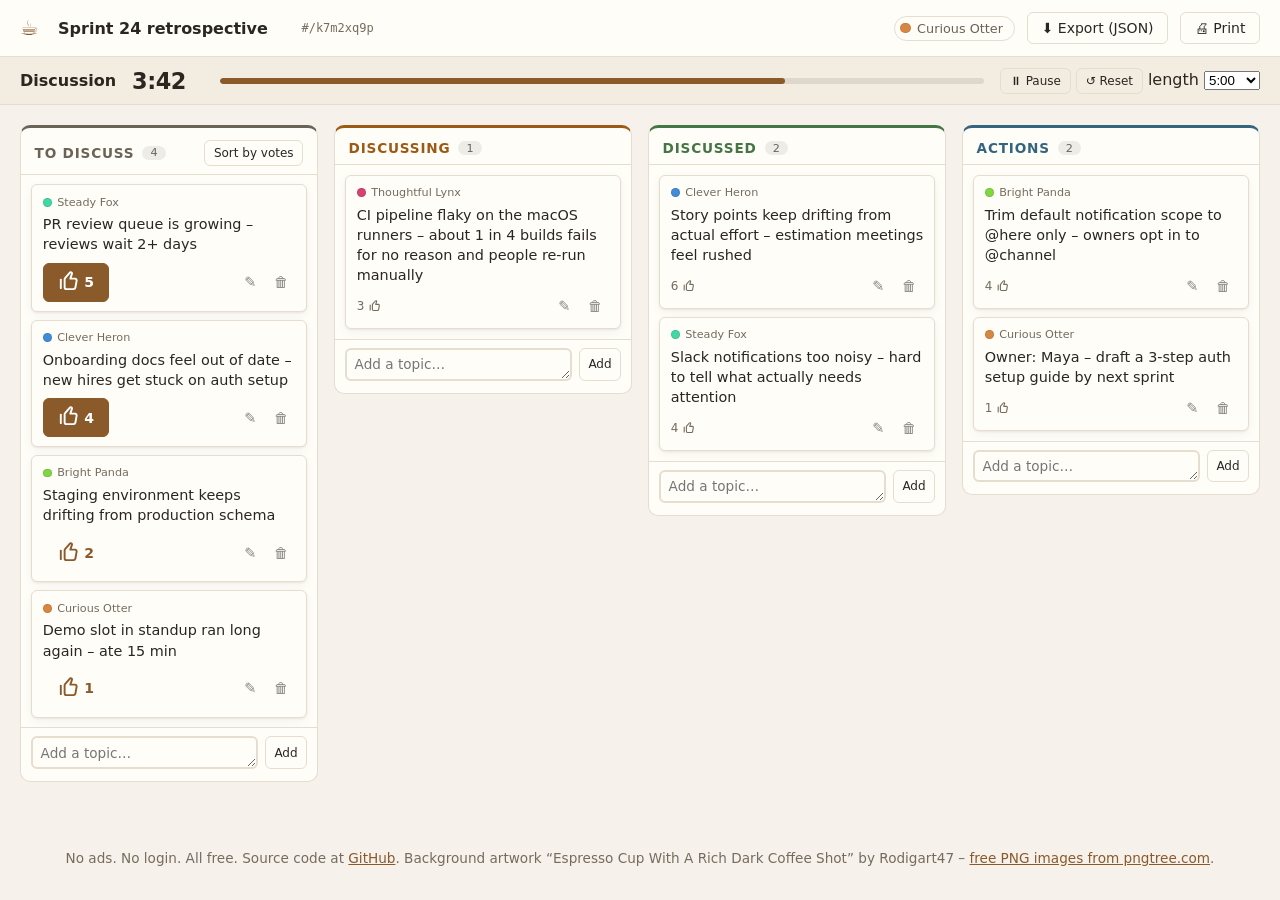
==== commit afeac103: "feat(ui): clarify JSON import/export button labels" ====
--- a/examples/demo-board.html
+++ b/examples/demo-board.html
@@ -38,7 +38,7 @@
         <span class="identity-badge__dot" style="background:hsl(28, 65%, 55%)"></span>
         <span>Curious Otter</span>
       </span>
-      <button id="export-json-btn" class="btn btn--ghost" title="Download board as JSON">⬇ JSON</button>
+      <button id="export-json-btn" class="btn btn--ghost" title="Download board as JSON">⬇ Export (JSON)</button>
       <button id="export-print-btn" class="btn btn--ghost" title="Print or save as PDF">🖨 Print</button>
     </div>
   </header>
--- a/css/style.css
+++ b/css/style.css
@@ -16,9 +16,16 @@
   --shadow-drag:   0 8px 24px rgba(43, 38, 32, .22);
   --radius:        10px;
   --radius-sm:     6px;
-  --col-w:         min(320px, 25vw);
   --font:          system-ui, -apple-system, "Segoe UI", Roboto, Helvetica, Arial, sans-serif;
   --focus-ring:    0 0 0 2px var(--bg), 0 0 0 4px var(--accent);  /* 2px accent outline with bg gap; AA 2.4.13 */
+
+  /* Status accent colors. Also used as small text (headings, move select), so
+     all four are AA-checked (≥4.5:1) on both --bg-elev (#fffdf8) and --bg (#f6f1ea):
+     to-discuss 5.8/5.3 · discussing 5.3/4.8 · discussed 5.3/4.8 · actions 6.2/5.6. */
+  --status-to-discuss: #6b6357;   /* warm gray – the queue */
+  --status-discussing: #9c5a14;   /* amber – the live topic */
+  --status-discussed:  #457545;   /* green – covered */
+  --status-actions:    #34657f;   /* blue – decisions & next steps */
 }
 
 * { box-sizing: border-box; }
@@ -159,7 +166,7 @@
 }
 .landing__columns {
   display: grid;
-  grid-template-columns: repeat(auto-fit, minmax(180px, 1fr));
+  grid-template-columns: repeat(auto-fit, minmax(140px, 1fr));
   gap: 1rem;
   margin-top: 2rem;
   list-style: none;
@@ -168,14 +175,19 @@
 }
 .landing__col {
   /* Flat legend treatment — not button-like (no elevated surface, border, or shadow). */
+  --status: var(--accent);
   background: transparent;
   border: 0;
-  border-top: 2px solid var(--accent);   /* AA 1.4.11: 5.22:1 on bg, passes 3:1 non-text */
+  border-top: 2px solid var(--status);   /* AA 1.4.11: status accents ≥4.5:1 on bg, passes 3:1 non-text */
   border-radius: 0;
   padding: .75rem 0 0;
   text-align: left;
 }
-.landing__col h3 { margin: 0 0 .35rem; font-size: 1rem; }
+.landing__col h3 { margin: 0 0 .35rem; font-size: 1rem; color: var(--status); }
+.landing__col--to-discuss { --status: var(--status-to-discuss); }
+.landing__col--discussing { --status: var(--status-discussing); }
+.landing__col--discussed  { --status: var(--status-discussed); }
+.landing__col--actions    { --status: var(--status-actions); }
 .landing__col p { margin: 0; color: var(--ink-soft); font-size: .85rem; }
 .landing__how-title {
   font-size: .8rem;
@@ -212,7 +224,9 @@
   border: 1px solid var(--line);
   border-radius: 999px;
   padding: .25rem .7rem .25rem .35rem;
-  cursor: default;
+  cursor: pointer;
+  position: relative;   /* anchor for the hint popover */
+  transition: transform .18s ease;
 }
 .identity-badge__dot {
   width: .65rem; height: .65rem;
@@ -220,6 +234,64 @@
   display: inline-block;
   border: 1px solid rgba(0,0,0,.08);
 }
+
+/* Inline rename: double-click (or focus + Enter) edits the name.
+   Hover grows the badge to hint that it is interactive (suppressed while editing). */
+.identity-badge:not(.is-editing):hover {
+  transform: scale(1.2);
+}
+
+/* Popover hint, shown on hover/focus after a short delay; same text as the
+   accessible name, so it is purely visual (aria-hidden). */
+.identity-badge__hint {
+  position: absolute;
+  top: calc(100% + .55rem);
+  right: 0;
+  z-index: 30;
+  white-space: nowrap;
+  max-width: min(85vw, 22rem);
+  overflow: hidden;
+  text-overflow: ellipsis;
+  background: var(--ink);
+  color: var(--bg-elev);
+  font-size: .75rem;
+  padding: .35rem .6rem;
+  border-radius: var(--radius-sm);
+  box-shadow: var(--shadow);
+  opacity: 0;
+  visibility: hidden;
+  transform: translateY(.25rem);
+  transition: opacity .15s ease, transform .15s ease, visibility .15s;
+  pointer-events: none;
+}
+.identity-badge__hint::before {   /* caret pointing up at the badge */
+  content: "";
+  position: absolute;
+  top: -.3rem;
+  right: 1rem;
+  border: .3rem solid transparent;
+  border-top-width: 0;
+  border-bottom-color: var(--ink);
+}
+.identity-badge:not(.is-editing):hover .identity-badge__hint,
+.identity-badge:focus-visible .identity-badge__hint,
+.identity-badge:not(.is-editing).is-hinting .identity-badge__hint {
+  opacity: 1;
+  visibility: visible;
+  transform: none;
+  transition-delay: .35s;   /* brief pause like a native tooltip; 0s when hiding */
+}
+.identity-badge__input {
+  font: inherit;
+  font-size: .8rem;
+  border: 2px solid var(--accent);
+  border-radius: 999px;
+  padding: .05rem .5rem;
+  background: var(--bg-elev);
+  color: var(--ink);
+  width: 10rem;
+}
+.identity-badge__input:focus { outline: none; box-shadow: var(--focus-ring); }
 
 /* ── Top bar ──────────────────────────────────────────────────────── */
 .topbar {
@@ -299,23 +371,32 @@
 .timer.is-paused .timer__progress > span { background: var(--ink-faint); }
 
 /* ── Board layout ─────────────────────────────────────────────────── */
+/* Columns reflow (4 → 2 → 1, see Responsive below) instead of scrolling
+   sideways, so every column stays visible at any window width. minmax(0,1fr)
+   lets columns shrink below their content's min width instead of overflowing. */
 .board {
   display: grid;
-  grid-template-columns: repeat(4, var(--col-w));
+  grid-template-columns: repeat(4, minmax(0, 1fr));
   gap: 1rem;
   padding: 1.25rem;
   align-items: start;
-  justify-content: center;
-  overflow-x: auto;
+  width: 100%;
+  max-width: 86rem;      /* ≈4×320px columns + gaps + padding; centered on wider screens */
+  margin-inline: auto;
 }
 .column {
+  --status: var(--status-to-discuss);   /* per-column accent: header, top bar, move select */
   background: var(--bg-elev);   /* opaque so cards sit on a solid surface over the artwork */
   border: 1px solid var(--line);
+  border-top: 3px solid var(--status);   /* AA 1.4.11: accents ≥4.5:1 on the column surface */
   border-radius: var(--radius);
   display: flex;
   flex-direction: column;
   min-height: 12rem;
 }
+.column[data-column="discussing"] { --status: var(--status-discussing); }
+.column[data-column="discussed"]  { --status: var(--status-discussed); }
+.column[data-column="actions"]    { --status: var(--status-actions); }
 .column__head {
   display: flex;
   align-items: center;
@@ -329,7 +410,7 @@
   font-size: .85rem;
   text-transform: uppercase;
   letter-spacing: .06em;
-  color: var(--ink-soft);
+  color: var(--status);
 }
 .column__count {
   font-size: .7rem;
@@ -367,16 +448,19 @@
   flex: 1;
   font: inherit;
   font-size: .85rem;
-  resize: none;
+  resize: vertical;
   border: 2px solid var(--line);
   border-radius: var(--radius-sm);
   padding: .4rem .5rem;
   background: var(--bg-elev);
   color: var(--ink);
   min-height: 2rem;
-  max-height: 6rem;
-}
-.column__add textarea:focus { outline: none; border-color: var(--accent); box-shadow: var(--focus-ring); }
+  transition: min-height .15s ease;
+}
+.column__add textarea:focus {
+  outline: none; border-color: var(--accent); box-shadow: var(--focus-ring);
+  min-height: 5.5rem;
+}
 
 /* ── Cards ────────────────────────────────────────────────────────── */
 .card {
@@ -394,6 +478,13 @@
 .card.is-drop-above { box-shadow: 0 -3px 0 var(--accent); }
 .card.is-drop-below { box-shadow: 0 3px 0 var(--accent); }
 .card--pending { opacity: .55; font-style: italic; }
+/* Selected card: the topic the room is looking at. Border + ring + warm tint
+   so it reads clearly from the back of the room. */
+.card.is-selected {
+  border-color: var(--accent);
+  background: #fbf3e2;
+  box-shadow: 0 0 0 3px var(--accent-soft), var(--shadow-drag);
+}
 
 .card__author {
   display: flex;
@@ -412,10 +503,33 @@
 .card__content {
   font-size: .9rem;
   line-height: 1.4;
-  white-space: pre-wrap;
   word-wrap: break-word;
   overflow-wrap: anywhere;
 }
+/* Markdown output (js/markdown.js renders newlines as <br>). */
+.card__content code.md-inline {
+  font-family: ui-monospace, SFMono-Regular, Menlo, monospace;
+  font-size: .82em;
+  background: rgba(43, 38, 32, .07);
+  border-radius: 4px;
+  padding: .08em .3em;
+}
+.card__content pre.md-block {
+  margin: .35rem 0;
+  padding: .4rem .5rem;
+  background: #f3ece0;
+  border: 1px solid var(--line);
+  border-radius: var(--radius-sm);
+  overflow-x: auto;
+}
+.card__content pre.md-block code {
+  font-family: ui-monospace, SFMono-Regular, Menlo, monospace;
+  font-size: .78rem;
+  background: none;
+  padding: 0;
+  white-space: pre;
+}
+.card__content a { text-decoration: underline; text-underline-offset: 2px; }
 .card__edit {
   width: 100%;
   font: inherit;
@@ -442,14 +556,21 @@
   flex: 1;
   font: inherit;
   font-size: .75rem;
+  font-weight: 600;
   padding: .2rem .3rem;
-  border: 1px solid #a87f44;   /* AA 1.4.11: 3.23:1 on bg, passes non-text 3:1 (stronger than --line) */
+  border: 1px solid var(--status);   /* status accent: closed select reads as a status chip (≥4.5:1, AA 1.4.11) */
   border-radius: var(--radius-sm);
   background: var(--bg);
-  color: var(--ink);
+  color: var(--status);              /* inherits --status from the column the card sits in */
   min-width: 0;
 }
 .card__move-select:focus { outline: none; box-shadow: var(--focus-ring); }
+/* Color each option with its status where the platform allows it. Many native
+   menus (e.g. macOS) ignore option colors; the label still identifies it. */
+.card__move-select option[data-status="to_discuss"] { color: var(--status-to-discuss); }
+.card__move-select option[data-status="discussing"] { color: var(--status-discussing); }
+.card__move-select option[data-status="discussed"]  { color: var(--status-discussed); }
+.card__move-select option[data-status="actions"]    { color: var(--status-actions); }
 .card__move .btn--icon { font-size: .8rem; padding: .2rem .35rem; }
 .card__move .btn--icon:disabled { opacity: .45; cursor: not-allowed; }
 
@@ -495,11 +616,13 @@
 }
 
 /* ── Responsive ───────────────────────────────────────────────────── */
-@media (max-width: 900px) {
-  :root { --col-w: min(85vw, 360px); }
+/* 4 → 2 → 1 columns: reflow instead of horizontal scroll. */
+@media (max-width: 960px) {
+  .board { grid-template-columns: repeat(2, minmax(0, 1fr)); }
   .topbar__slug { display: none; }
 }
 @media (max-width: 560px) {
+  .board { grid-template-columns: minmax(0, 1fr); }
   .topbar { padding: .6rem .75rem; }
   .board { padding: .75rem; }
   .topbar__right .btn--ghost { padding: .35rem .5rem; }
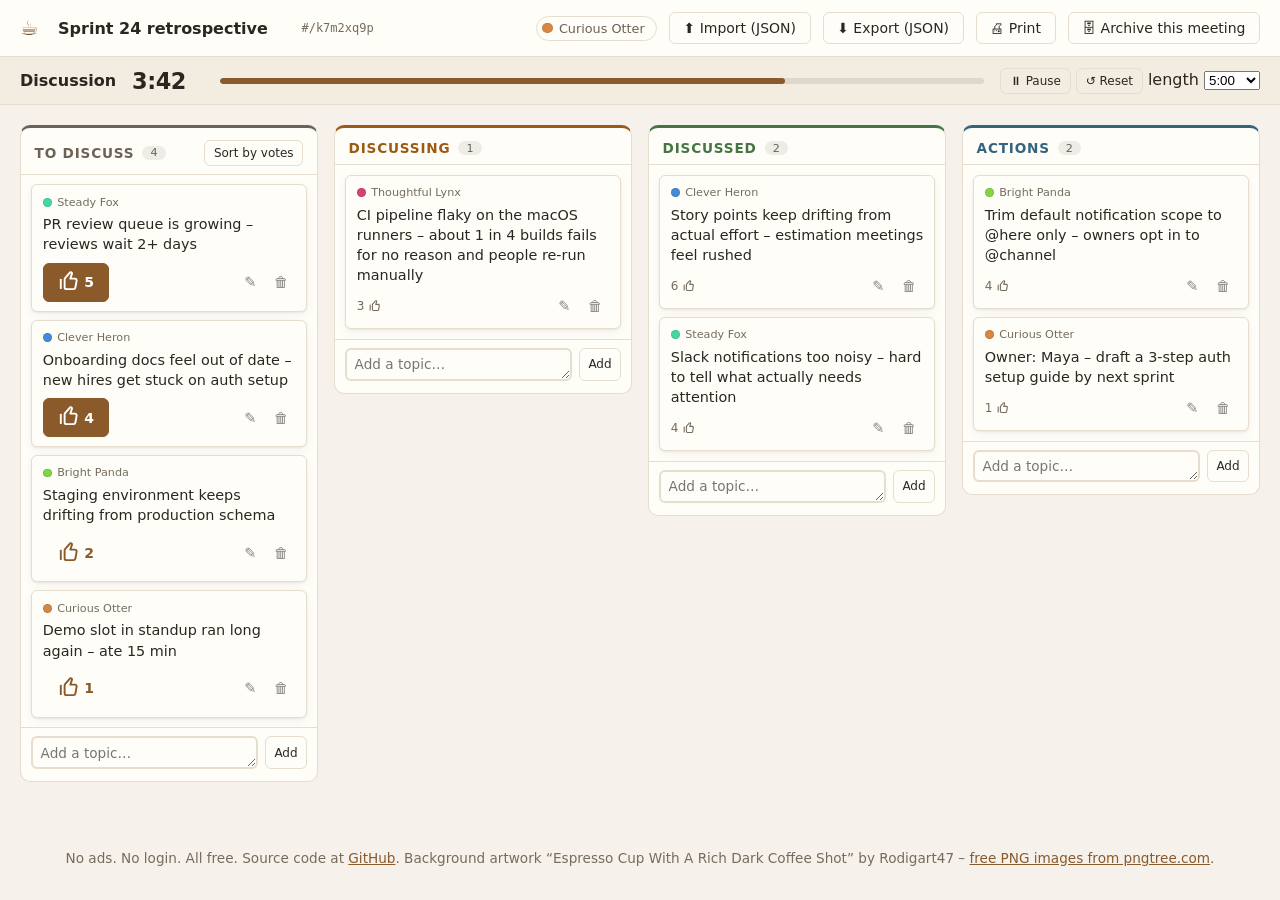
==== commit 768b365c: "feat(archive): archive, restore, and delete single meetings Board archiving, end to end:  - Schema: " ====
--- a/examples/demo-board.html
+++ b/examples/demo-board.html
@@ -38,8 +38,10 @@
         <span class="identity-badge__dot" style="background:hsl(28, 65%, 55%)"></span>
         <span>Curious Otter</span>
       </span>
+      <button id="import-json-btn" class="btn btn--ghost" title="Import topics from a JSON export">⬆ Import (JSON)</button>
       <button id="export-json-btn" class="btn btn--ghost" title="Download board as JSON">⬇ Export (JSON)</button>
       <button id="export-print-btn" class="btn btn--ghost" title="Print or save as PDF">🖨 Print</button>
+      <button id="archive-btn" class="btn btn--ghost">🗄 Archive this meeting</button>
     </div>
   </header>
 
--- a/css/style.css
+++ b/css/style.css
@@ -110,6 +110,9 @@
   background: var(--accent);
   border-color: var(--accent);
 }
+/* Locked-out controls (archived meetings). pointer-events also stops hover
+   styles from firing on buttons that can't be used. */
+.btn:disabled { opacity: .5; cursor: not-allowed; pointer-events: none; }
 
 /* ── Landing ──────────────────────────────────────────────────────── */
 /* Solid paper sheet over the background photo so all landing text keeps AA contrast. */
@@ -335,6 +338,30 @@
   user-select: all;
 }
 
+/* ── Archive banner ───────────────────────────────────────────────── */
+/* Shown between the top bar and the timer while a meeting is archived
+   (populated by js/board.js; :empty keeps it out of the live board and
+   mirrors the #timer-bar trick below). Ink on this tint ≈ 10:1 (AA). */
+.archive-banner {
+  padding: .55rem 1.25rem;
+  background: rgba(200, 164, 122, .38);
+  border-bottom: 1px solid var(--line);
+  color: var(--ink);
+  font-size: .9rem;
+  text-align: center;
+}
+.archive-banner:empty { display: none; }
+/* The README.md link: accent-on-tint measures right at the 4.5:1 AA edge, so
+   the link inherits the banner ink instead and the underline carries the
+   affordance. */
+.archive-banner a { color: inherit; text-decoration: underline; }
+.archive-banner code {
+  font-size: .85em;
+  background: rgba(43, 38, 32, .08);
+  padding: .1em .35em;
+  border-radius: 4px;
+}
+
 /* ── Timer bar ────────────────────────────────────────────────────── */
 #timer-bar:empty { display: none; }
 .timer {
